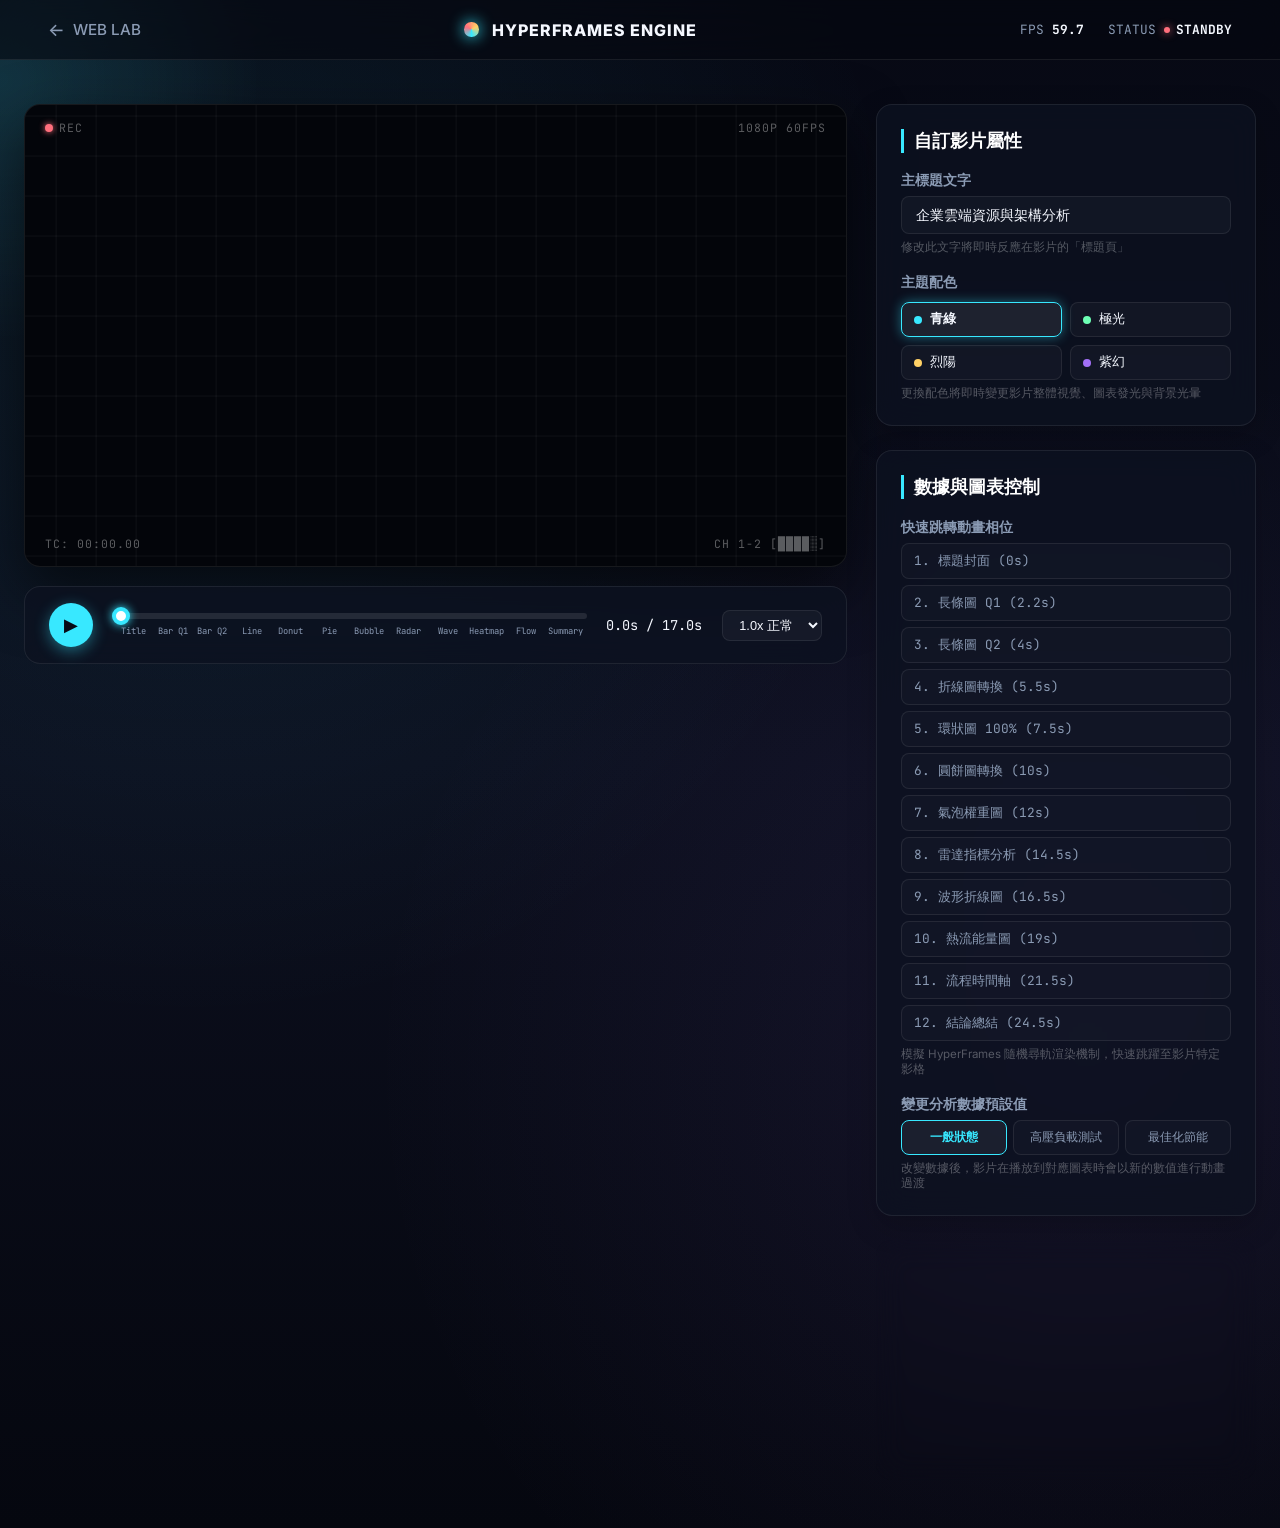
==== hyperframes/index.html @ 16b2952d "feat(hyperframes): refine waveform-to-sankey transition and fix pie chart drift" ====
<!DOCTYPE html>
<html lang="zh-Hant">
<head>
  <meta charset="UTF-8">
  <meta name="viewport" content="width=device-width, initial-scale=1.0">
  <title>HyperFrames 數據影片引擎 | Web 能力展覽館</title>
  <link rel="stylesheet" href="styles.css?v=20260622">
  <link href="https://fonts.googleapis.com/css2?family=Inter:wght@400;500;600;700;800&family=JetBrains+Mono:wght@400;700&display=swap" rel="stylesheet">
</head>
<body class="theme-cyan">
  <!-- 背景發光特效 -->
  <div class="cursor-light" aria-hidden="true"></div>

  <!-- 頂部導覽列 -->
  <header class="site-header">
    <a class="back-link" href="../" aria-label="返回 Web 能力展覽館">
      <span class="back-arrow">←</span>
      <span class="back-text">WEB LAB</span>
    </a>
    <div class="brand">
      <span class="brand-mark"></span>
      <span>HYPERFRAMES ENGINE</span>
    </div>
    <div class="telemetry">
      <span>FPS <b id="fps-counter">60.0</b></span>
      <span>STATUS <b class="status-indicator">STANDBY</b></span>
    </div>
  </header>

  <!-- 主區塊格行 -->
  <main class="engine-layout">
    <!-- 左側：影片播放器舞台 -->
    <section class="player-stage">
      <div class="player-frame">
        <!-- 模擬相機邊框與畫面標記 -->
        <div class="camera-ui overlay-top-left">REC</div>
        <div class="camera-ui overlay-top-right">1080P 60FPS</div>
        <div class="camera-ui overlay-bottom-left">TC: <span id="timecode-display">00:00.00</span></div>
        <div class="camera-ui overlay-bottom-right">CH 1-2 [████░]</div>

        <!-- 影片渲染舞台 (16:9 比例) -->
        <div class="stage-viewport" id="video-stage">
          <!-- 掃描格線背景 -->
          <div class="grid-bg"></div>

          <!-- 幻燈片/卡片元件 1: 標題頁 (0s - 2s) -->
          <div class="stage-slide active" id="slide-title" data-start="0" data-duration="2">
            <div class="title-slide-content">
              <span class="slide-tag">PROJECT BRIEFING</span>
              <h1 class="video-title" id="stage-main-title">企業雲端資源與架構分析</h1>
              <p class="slide-desc">Data Impact & System Transitions</p>
              <div class="decor-line"></div>
            </div>
          </div>

          <!-- 幻燈片/卡片元件 2: 數據圖表頁 (2s - 14s) -->
          <div class="stage-slide" id="slide-charts" data-start="2" data-duration="12">
            <!-- 頂部浮動標題 -->
            <div class="chart-header">
              <span class="chart-subtitle" id="stage-chart-subtitle">系統資源使用率分析</span>
              <h2 class="chart-title" id="stage-chart-title">動態圖表相位轉換</h2>
            </div>

            <!-- SVG 圖表舞台 -->
            <div class="chart-container">
              <svg id="chart-svg" viewBox="0 0 800 450" xmlns="http://www.w3.org/2000/svg">
                <!-- 漸變與發光濾鏡 -->
                <defs>
                  <linearGradient id="primary-grad" x1="0%" y1="100%" x2="0%" y2="0%">
                    <stop offset="0%" stop-color="var(--theme-primary)" stop-opacity="0.05" />
                    <stop offset="100%" stop-color="var(--theme-primary)" stop-opacity="0.6" />
                  </linearGradient>
                  <linearGradient id="secondary-grad" x1="0%" y1="100%" x2="0%" y2="0%">
                    <stop offset="0%" stop-color="var(--theme-secondary)" stop-opacity="0.05" />
                    <stop offset="100%" stop-color="var(--theme-secondary)" stop-opacity="0.6" />
                  </linearGradient>
                  <filter id="glow-effect" x="-20%" y="-20%" width="140%" height="140%">
                    <feGaussianBlur stdDeviation="6" result="blur" />
                    <feComposite in="SourceGraphic" in2="blur" operator="over" />
                  </filter>
                </defs>

                <!-- 背景格線與標籤 -->
                <g class="chart-grid">
                  <!-- Y 軸參考線 -->
                  <line x1="100" y1="50" x2="700" y2="50" stroke="var(--grid-line)" stroke-dasharray="4" />
                  <line x1="100" y1="130" x2="700" y2="130" stroke="var(--grid-line)" stroke-dasharray="4" />
                  <line x1="100" y1="210" x2="700" y2="210" stroke="var(--grid-line)" stroke-dasharray="4" />
                  <line x1="100" y1="290" x2="700" y2="290" stroke="var(--grid-line)" stroke-dasharray="4" />
                  <line x1="100" y1="370" x2="700" y2="370" stroke="var(--grid-line)" />

                  <!-- Y 軸標籤 -->
                  <text x="80" y="55" fill="var(--muted)" font-size="12" text-anchor="end" font-family="JetBrains Mono">100%</text>
                  <text x="80" y="135" fill="var(--muted)" font-size="12" text-anchor="end" font-family="JetBrains Mono">75%</text>
                  <text x="80" y="215" fill="var(--muted)" font-size="12" text-anchor="end" font-family="JetBrains Mono">50%</text>
                  <text x="80" y="295" fill="var(--muted)" font-size="12" text-anchor="end" font-family="JetBrains Mono">25%</text>
                  <text x="80" y="375" fill="var(--muted)" font-size="12" text-anchor="end" font-family="JetBrains Mono">0%</text>
                </g>

                <!-- X 軸標籤群組 -->
                <g id="x-axis-labels" fill="var(--muted)" font-size="12" font-family="JetBrains Mono" text-anchor="middle">
                  <text x="180" y="405">CPU</text>
                  <text x="300" y="405">Memory</text>
                  <text x="420" y="405">Storage</text>
                  <text x="540" y="405">Network</text>
                  <text x="660" y="405">GPU</text>
                </g>

                <!-- 1. 長條圖 (Bar Chart) 元件群組 -->
                <g id="bar-chart-group" filter="url(#glow-effect)">
                  <rect class="bar-rect" x="155" y="370" width="50" height="0" fill="url(#primary-grad)" rx="4" />
                  <rect class="bar-rect" x="275" y="370" width="50" height="0" fill="url(#primary-grad)" rx="4" />
                  <rect class="bar-rect" x="395" y="370" width="50" height="0" fill="url(#primary-grad)" rx="4" />
                  <rect class="bar-rect" x="515" y="370" width="50" height="0" fill="url(#primary-grad)" rx="4" />
                  <rect class="bar-rect" x="635" y="370" width="50" height="0" fill="url(#primary-grad)" rx="4" />
                </g>

                <!-- 2. 折線圖 (Line Chart) 元件群組 (路徑與點) -->
                <g id="line-chart-group">
                  <path id="line-path" fill="none" stroke="var(--theme-primary)" stroke-width="5" filter="url(#glow-effect)" stroke-linecap="round" stroke-linejoin="round" />
                  <g id="line-points" filter="url(#glow-effect)"></g>
                </g>

                <!-- 3. 圓餅/環狀圖 (Donut Chart) 元件群組 -->
                <g id="donut-chart-group" transform="translate(400, 210)" style="opacity: 0;">
                  <!-- 外圈環形軌道 -->
                  <circle cx="0" cy="0" r="120" fill="none" stroke="var(--grid-line)" stroke-width="24" />
                  <!-- 環狀數據段 (Donut segments) -->
                  <circle id="donut-seg-1" cx="0" cy="0" r="120" fill="none" stroke="var(--theme-primary)" stroke-width="26" filter="url(#glow-effect)" transform="rotate(-90)" stroke-dasharray="753.98" stroke-dashoffset="753.98" stroke-linecap="round" />
                  <circle id="donut-seg-2" cx="0" cy="0" r="120" fill="none" stroke="var(--theme-secondary)" stroke-width="26" filter="url(#glow-effect)" transform="rotate(-90)" stroke-dasharray="753.98" stroke-dashoffset="753.98" stroke-linecap="round" />
                  <circle id="donut-seg-3" cx="0" cy="0" r="120" fill="none" stroke="var(--theme-accent)" stroke-width="26" filter="url(#glow-effect)" transform="rotate(-90)" stroke-dasharray="753.98" stroke-dashoffset="753.98" stroke-linecap="round" />
                  <circle id="donut-seg-4" cx="0" cy="0" r="120" fill="none" stroke="rgba(163, 112, 247, 1)" stroke-width="26" filter="url(#glow-effect)" transform="rotate(-90)" stroke-dasharray="753.98" stroke-dashoffset="753.98" stroke-linecap="round" />
                  <circle id="donut-center-glow" cx="0" cy="0" r="90" fill="rgba(56, 232, 255, 0.03)" filter="url(#glow-effect)" />
                  <!-- 中心文字 -->
                  <text id="donut-label-value" cx="0" cy="-10" fill="var(--ink)" font-size="36" font-weight="800" text-anchor="middle" font-family="JetBrains Mono">88%</text>
                  <text id="donut-label-title" cx="0" cy="25" fill="var(--muted)" font-size="12" font-weight="600" text-anchor="middle" letter-spacing="1">AVG LOAD</text>
                </g>

                <!-- 4. 雷達圖 (Radar Chart) 元件群組 -->
                <g id="radar-chart-group" transform="translate(400, 210)" style="opacity: 0;">
                  <!-- 雷達背景多邊形 -->
                  <polygon points="0,-140 133,-43 82,113 -82,113 -133,-43" fill="none" stroke="var(--grid-line)" stroke-width="1.5" />
                  <polygon points="0,-105 100,-32 62,85 -62,85 -100,-32" fill="none" stroke="var(--grid-line)" stroke-dasharray="4" />
                  <polygon points="0,-70 67,-22 41,57 -41,57 -67,-22" fill="none" stroke="var(--grid-line)" stroke-width="1" />
                  <polygon points="0,-35 33,-11 21,28 -21,28 -33,-11" fill="none" stroke="var(--grid-line)" stroke-dasharray="2" />
                  <!-- 網格軸線 -->
                  <line x1="0" y1="0" x2="0" y2="-140" stroke="var(--grid-line)" />
                  <line x1="0" y1="0" x2="133" y2="-43" stroke="var(--grid-line)" />
                  <line x1="0" y1="0" x2="82" y2="113" stroke="var(--grid-line)" />
                  <line x1="0" y1="0" x2="-82" y2="113" stroke="var(--grid-line)" />
                  <line x1="0" y1="0" x2="-133" y2="-43" stroke="var(--grid-line)" />
                  <!-- 雷達軸標籤 -->
                  <text x="0" y="-150" fill="var(--muted)" font-size="11" text-anchor="middle" font-family="JetBrains Mono">EFFICIENCY</text>
                  <text x="145" y="-38" fill="var(--muted)" font-size="11" text-anchor="start" font-family="JetBrains Mono">SPEED</text>
                  <text x="92" y="130" fill="var(--muted)" font-size="11" text-anchor="start" font-family="JetBrains Mono">STABILITY</text>
                  <text x="-92" y="130" fill="var(--muted)" font-size="11" text-anchor="end" font-family="JetBrains Mono">COST</text>
                  <text x="-145" y="-38" fill="var(--muted)" font-size="11" text-anchor="end" font-family="JetBrains Mono">SECURITY</text>
                  <!-- 數據多邊形 -->
                  <polygon id="radar-polygon" points="0,0 0,0 0,0 0,0 0,0" fill="rgba(56, 232, 255, 0.22)" stroke="var(--theme-primary)" stroke-width="3" filter="url(#glow-effect)" />
                  <g id="radar-dots" filter="url(#glow-effect)"></g>
                </g>

                <!-- 5. 圓餅圖 (Pie Chart) 元件群組 -->
                <g id="pie-chart-group" transform="translate(400, 210)" style="opacity: 0;">
                  <circle cx="0" cy="0" r="120" fill="none" stroke="var(--grid-line)" stroke-width="2" />
                  <circle id="pie-seg-1" cx="0" cy="0" r="60" fill="none" stroke="var(--theme-primary)" stroke-width="120" filter="url(#glow-effect)" transform="rotate(-90)" stroke-dasharray="376.99" stroke-dashoffset="376.99" />
                  <circle id="pie-seg-2" cx="0" cy="0" r="60" fill="none" stroke="var(--theme-secondary)" stroke-width="120" filter="url(#glow-effect)" transform="rotate(-90)" stroke-dasharray="376.99" stroke-dashoffset="376.99" />
                  <circle id="pie-seg-3" cx="0" cy="0" r="60" fill="none" stroke="var(--theme-accent)" stroke-width="120" filter="url(#glow-effect)" transform="rotate(-90)" stroke-dasharray="376.99" stroke-dashoffset="376.99" />
                  <circle id="pie-seg-4" cx="0" cy="0" r="60" fill="none" stroke="rgba(163, 112, 247, 0.85)" stroke-width="120" filter="url(#glow-effect)" transform="rotate(-90)" stroke-dasharray="376.99" stroke-dashoffset="376.99" />
                  <g id="pie-labels" font-family="JetBrains Mono" font-size="11" font-weight="700" fill="#fff" text-anchor="middle">
                    <text x="45" y="-45">40%</text>
                    <text x="45" y="55">30%</text>
                    <text x="-55" y="55">20%</text>
                    <text x="-45" y="-45">10%</text>
                  </g>
                </g>

                <!-- 6. 氣泡權重圖 (Bubble Weight Chart) 元件群組 -->
                <g id="bubble-chart-group" style="opacity: 0;">
                  <circle id="bubble-1" cx="240" cy="220" r="45" fill="rgba(56, 232, 255, 0.15)" stroke="var(--theme-primary)" stroke-width="2.5" filter="url(#glow-effect)" />
                  <circle id="bubble-2" cx="370" cy="150" r="38" fill="rgba(109, 255, 180, 0.15)" stroke="var(--theme-secondary)" stroke-width="2.5" filter="url(#glow-effect)" />
                  <circle id="bubble-3" cx="360" cy="290" r="30" fill="rgba(255, 209, 102, 0.15)" stroke="var(--theme-accent)" stroke-width="2.5" filter="url(#glow-effect)" />
                  <circle id="bubble-4" cx="490" cy="270" r="30" fill="rgba(255, 111, 125, 0.15)" stroke="#ff6f7d" stroke-width="2.5" filter="url(#glow-effect)" />
                  <circle id="bubble-5" cx="540" cy="160" r="24" fill="rgba(163, 112, 247, 0.15)" stroke="#a370f7" stroke-width="2.5" filter="url(#glow-effect)" />
                  <g font-family="JetBrains Mono" font-size="10" font-weight="700" fill="var(--ink)" text-anchor="middle">
                    <text x="240" y="215">CPU<tspan x="240" dy="13" fill="var(--theme-primary)">35%</tspan></text>
                    <text x="370" y="145">MEM<tspan x="370" dy="13" fill="var(--theme-secondary)">30%</tspan></text>
                    <text x="360" y="285">STOR<tspan x="360" dy="13" fill="var(--theme-accent)">15%</tspan></text>
                    <text x="490" y="265">NET<tspan x="490" dy="13" fill="#ff6f7d">12%</tspan></text>
                    <text x="540" y="155">GPU<tspan x="540" dy="13" fill="#a370f7">8%</tspan></text>
                  </g>
                </g>

                <!-- 7. 波形折線與桑基熱流圖 (Waveform & Sankey Chart) 元件群組 -->
                <g id="waveform-chart-group" style="opacity: 0;">
                  <!-- 左右垂直發光邊界線，完美對接波形折線與桑基熱流圖 -->
                  <line id="sankey-left-bar" x1="100" y1="100" x2="100" y2="320" stroke="var(--theme-primary)" stroke-width="3" filter="url(#glow-effect)" stroke-linecap="round" style="opacity: 0;" />
                  <line id="sankey-right-bar" x1="700" y1="100" x2="700" y2="320" stroke="var(--theme-primary)" stroke-width="3" filter="url(#glow-effect)" stroke-linecap="round" style="opacity: 0;" />

                  <path id="wave-path-1" fill="none" stroke="var(--theme-primary)" stroke-width="3" filter="url(#glow-effect)" stroke-linecap="round" />
                  <path id="wave-path-2" fill="none" stroke="var(--theme-secondary)" stroke-width="2.5" filter="url(#glow-effect)" stroke-linecap="round" />
                  <path id="wave-path-3" fill="none" stroke="var(--theme-accent)" stroke-width="2" filter="url(#glow-effect)" stroke-linecap="round" />
                  <line id="waveform-center-line" x1="100" y1="210" x2="700" y2="210" stroke="var(--grid-line)" />
                </g>

                <!-- 9. 流程時間軸 (Flowchart Timeline Chart) 元件群組 -->
                <g id="flowchart-chart-group" style="opacity: 0;">
                  <!-- 連接線 -->
                  <path id="flow-line-1" d="M 230,210 L 310,210" stroke="var(--grid-line)" stroke-width="4" stroke-linecap="round" />
                  <path id="flow-line-2" d="M 370,210 L 450,210" stroke="var(--grid-line)" stroke-width="4" stroke-linecap="round" />
                  <path id="flow-line-3" d="M 510,210 L 590,210" stroke="var(--grid-line)" stroke-width="4" stroke-linecap="round" />
                  <!-- 流動光點 -->
                  <circle id="flow-dot-1" cx="230" cy="210" r="4" fill="var(--theme-primary)" filter="url(#glow-effect)" style="opacity: 0;" />
                  <circle id="flow-dot-2" cx="370" cy="210" r="4" fill="var(--theme-secondary)" filter="url(#glow-effect)" style="opacity: 0;" />
                  <circle id="flow-dot-3" cx="510" cy="210" r="4" fill="var(--theme-accent)" filter="url(#glow-effect)" style="opacity: 0;" />
                  <!-- 流程節點 -->
                  <g class="flow-node" id="flow-node-1" transform="translate(200, 210)">
                    <circle cx="0" cy="0" r="26" fill="var(--panel-bg)" stroke="var(--theme-primary)" stroke-width="3" filter="url(#glow-effect)" />
                    <text x="0" y="5" font-family="JetBrains Mono" font-size="12" font-weight="700" fill="var(--theme-primary)" text-anchor="middle">01</text>
                    <text x="0" y="45" font-size="11" font-weight="600" fill="var(--muted)" text-anchor="middle">Data Ingest</text>
                  </g>
                  <g class="flow-node" id="flow-node-2" transform="translate(340, 210)">
                    <circle cx="0" cy="0" r="26" fill="var(--panel-bg)" stroke="var(--theme-secondary)" stroke-width="3" filter="url(#glow-effect)" />
                    <text x="0" y="5" font-family="JetBrains Mono" font-size="12" font-weight="700" fill="var(--theme-secondary)" text-anchor="middle">02</text>
                    <text x="0" y="45" font-size="11" font-weight="600" fill="var(--muted)" text-anchor="middle">Model Filter</text>
                  </g>
                  <g class="flow-node" id="flow-node-3" transform="translate(480, 210)">
                    <circle cx="0" cy="0" r="26" fill="var(--panel-bg)" stroke="var(--theme-accent)" stroke-width="3" filter="url(#glow-effect)" />
                    <text x="0" y="5" font-family="JetBrains Mono" font-size="12" font-weight="700" fill="var(--theme-accent)" text-anchor="middle">03</text>
                    <text x="0" y="45" font-size="11" font-weight="600" fill="var(--muted)" text-anchor="middle">Process CPU</text>
                  </g>
                  <g class="flow-node" id="flow-node-4" transform="translate(620, 210)">
                    <circle cx="0" cy="0" r="26" fill="var(--panel-bg)" stroke="rgba(163, 112, 247, 1)" stroke-width="3" filter="url(#glow-effect)" />
                    <text x="0" y="5" font-family="JetBrains Mono" font-size="12" font-weight="700" fill="rgba(163, 112, 247, 1)" text-anchor="middle">04</text>
                    <text x="0" y="45" font-size="11" font-weight="600" fill="var(--muted)" text-anchor="middle">Vault Store</text>
                  </g>
                </g>
              </svg>
            </div>
          </div>

          <!-- 幻燈片/卡片元件 3: 結論總結頁 (24.5s - 27.5s) -->
          <div class="stage-slide" id="slide-summary" data-start="24.5" data-duration="3">
            <div class="summary-slide-content">
              <span class="slide-tag">ANALYSIS COMPLETE</span>
              <h2 class="summary-headline">系統效能已最佳化</h2>
              <div class="summary-grid">
                <div class="summary-metric">
                  <span class="metric-val text-grow" id="metric-val-1">0%</span>
                  <span class="metric-lbl">資源效率提升</span>
                </div>
                <div class="summary-metric">
                  <span class="metric-val text-grow" id="metric-val-2">0%</span>
                  <span class="metric-lbl">伺服器成本降低</span>
                </div>
                <div class="summary-metric">
                  <span class="metric-val text-grow" id="metric-val-3">0ms</span>
                  <span class="metric-lbl">平均回應延遲</span>
                </div>
              </div>
              <div class="summary-footer">報告產出時間: 2026-06-22</div>
            </div>
          </div>
        </div>
      </div>

      <!-- 時間軸播放控制條 -->
      <div class="player-controls">
        <div class="btn-group">
          <button class="ctrl-btn" id="play-pause-btn" type="button" aria-label="播放影片">▶</button>
        </div>
        <div class="timeline-container">
          <input type="range" class="timeline-scrubber" id="timeline-scrubber" min="0" max="100" value="0" step="0.05">
          <!-- 時間刻度輔助線 -->
          <div class="timeline-ticks">
            <span>Title</span>
            <span>Bar Q1</span>
            <span>Bar Q2</span>
            <span>Line</span>
            <span>Donut</span>
            <span>Pie</span>
            <span>Bubble</span>
            <span>Radar</span>
            <span>Wave</span>
            <span>Heatmap</span>
            <span>Flow</span>
            <span>Summary</span>
          </div>
        </div>
        <div class="telemetry-compact">
          <span class="time-display" id="time-display">0.0s / 17.0s</span>
          <select id="speed-select" class="speed-select" aria-label="播放速度">
            <option value="0.5">0.5x 慢速</option>
            <option value="1" selected>1.0x 正常</option>
            <option value="2">2.0x 快速</option>
          </select>
        </div>
      </div>
    </section>

    <!-- 右側：影片編輯與自訂控制面板 -->
    <aside class="editor-sidebar">
      <div class="sidebar-section glass-panel">
        <h3 class="panel-section-title">自訂影片屬性</h3>
        
        <div class="control-group">
          <label for="input-main-title" class="control-label">主標題文字</label>
          <input type="text" id="input-main-title" class="form-input" value="企業雲端資源與架構分析" placeholder="修改影片首頁主標題...">
          <small class="helper-text">修改此文字將即時反應在影片的「標題頁」</small>
        </div>

        <div class="control-group">
          <label class="control-label">主題配色</label>
          <div class="color-presets">
            <button class="color-preset-btn is-active theme-cyan-btn" data-theme="cyan" type="button" title="霓虹青">
              <span class="color-dot" style="background-color: #38e8ff;"></span> 青綠
            </button>
            <button class="color-preset-btn theme-emerald-btn" data-theme="emerald" type="button" title="極光綠">
              <span class="color-dot" style="background-color: #6dffb4;"></span> 極光
            </button>
            <button class="color-preset-btn theme-solar-btn" data-theme="solar" type="button" title="烈陽金">
              <span class="color-dot" style="background-color: #ffd166;"></span> 烈陽
            </button>
            <button class="color-preset-btn theme-violet-btn" data-theme="violet" type="button" title="皇家紫">
              <span class="color-dot" style="background-color: #a370f7;"></span> 紫幻
            </button>
          </div>
          <small class="helper-text">更換配色將即時變更影片整體視覺、圖表發光與背景光暈</small>
        </div>
      </div>

      <div class="sidebar-section glass-panel">
        <h3 class="panel-section-title">數據與圖表控制</h3>
        
        <div class="control-group">
          <label class="control-label">快速跳轉動畫相位</label>
          <div class="phase-jump-group">
            <button class="jump-btn" data-time="0" type="button">1. 標題封面 (0s)</button>
            <button class="jump-btn" data-time="2.2" type="button">2. 長條圖 Q1 (2.2s)</button>
            <button class="jump-btn" data-time="4.0" type="button">3. 長條圖 Q2 (4s)</button>
            <button class="jump-btn" data-time="5.5" type="button">4. 折線圖轉換 (5.5s)</button>
            <button class="jump-btn" data-time="7.5" type="button">5. 環狀圖 100% (7.5s)</button>
            <button class="jump-btn" data-time="10.0" type="button">6. 圓餅圖轉換 (10s)</button>
            <button class="jump-btn" data-time="12.0" type="button">7. 氣泡權重圖 (12s)</button>
            <button class="jump-btn" data-time="14.5" type="button">8. 雷達指標分析 (14.5s)</button>
            <button class="jump-btn" data-time="16.5" type="button">9. 波形折線圖 (16.5s)</button>
            <button class="jump-btn" data-time="19.0" type="button">10. 熱流能量圖 (19s)</button>
            <button class="jump-btn" data-time="21.5" type="button">11. 流程時間軸 (21.5s)</button>
            <button class="jump-btn" data-time="24.5" type="button">12. 結論總結 (24.5s)</button>
          </div>
          <small class="helper-text">模擬 HyperFrames 隨機尋軌渲染機制，快速跳躍至影片特定影格</small>
        </div>

        <div class="control-group">
          <label class="control-label">變更分析數據預設值</label>
          <div class="data-preset-selector">
            <button class="preset-data-btn is-active" data-preset="normal" type="button">一般狀態</button>
            <button class="preset-data-btn" data-preset="stress" type="button">高壓負載測試</button>
            <button class="preset-data-btn" data-preset="optimized" type="button">最佳化節能</button>
          </div>
          <small class="helper-text">改變數據後，影片在播放到對應圖表時會以新的數值進行動畫過渡</small>
        </div>
      </div>

      <!-- 技術解說 -->
      <div class="sidebar-section glass-panel info-panel">
        <h4 class="info-title">HyperFrames 技術原理解析</h4>
        <p class="info-desc">
          <b>HyperFrames</b> 將「影片視為代碼 (Video as Code)」。
          在這個展示中，我們並非在使用傳統的預錄 MP4 影片，而是透過 <b>GSAP 動畫引擎</b> 去驅動一個實時的 HTML / SVG 舞台。
        </p>
        <p class="info-desc">
          當拖動下方的 <b>時間軸拉條</b> 時，JavaScript 會精準調用 <code>timeline.seek()</code>。這正是 HeyGen 用於雲端渲染的關鍵機制——只要網頁在特定的時間點上能產生完全一致的畫面（Deterministic Rendering），就能利用 Headless Chrome 進行無痛截影，最後交由 FFmpeg 壓製成高品質影片。
        </p>
      </div>
    </aside>
  </main>

  <!-- 導入 GSAP 與核心邏輯 -->
  <script src="https://cdnjs.cloudflare.com/ajax/libs/gsap/3.12.5/gsap.min.js"></script>
  <script src="app.js?v=20260622"></script>
</body>
</html>
---- hyperframes/styles.css ----
/* --- 基礎變數與排版 --- */
:root {
  --bg-color: #070913;
  --panel-bg: rgba(12, 18, 33, 0.75);
  --panel-border: rgba(255, 255, 255, 0.08);
  --ink: #f5f8ff;
  --muted: #8b9bb4;
  --grid-line: rgba(255, 255, 255, 0.05);
  
  /* 配色主題變數 - 由 JavaScript 動態切換 class 控制 */
  --theme-primary: #38e8ff;
  --theme-secondary: #ff6f7d;
  --theme-accent: #ffd166;
  --theme-primary-glow: rgba(56, 232, 255, 0.4);
}

/* 霓虹青主題 */
body.theme-cyan {
  --theme-primary: #38e8ff;
  --theme-secondary: #ff6f7d;
  --theme-accent: #ffd166;
  --theme-primary-glow: rgba(56, 232, 255, 0.42);
}

/* 極光綠主題 */
body.theme-emerald {
  --theme-primary: #6dffb4;
  --theme-secondary: #38e8ff;
  --theme-accent: #ffd166;
  --theme-primary-glow: rgba(109, 255, 180, 0.42);
}

/* 烈陽金主題 */
body.theme-solar {
  --theme-primary: #ffd166;
  --theme-secondary: #ff6f7d;
  --theme-accent: #6dffb4;
  --theme-primary-glow: rgba(255, 209, 102, 0.42);
}

/* 紫幻色主題 */
body.theme-violet {
  --theme-primary: #a370f7;
  --theme-secondary: #38e8ff;
  --theme-accent: #ff6f7d;
  --theme-primary-glow: rgba(163, 112, 247, 0.42);
}

* {
  box-sizing: border-box;
  margin: 0;
  padding: 0;
}

body {
  background-color: var(--bg-color);
  background-image: 
    radial-gradient(circle at 15% 20%, rgba(56, 232, 255, 0.08), transparent 45rem),
    radial-gradient(circle at 85% 70%, rgba(163, 112, 247, 0.08), transparent 45rem),
    linear-gradient(180deg, #070914 0%, #0c0f1e 50%, #05070f 100%);
  color: var(--ink);
  font-family: 'Inter', system-ui, -apple-system, sans-serif;
  min-height: 100vh;
  padding-top: 80px; /* 預留頂部選單高度 */
  overflow-x: hidden;
}

/* 網頁背景滑鼠光暈效能 */
.cursor-light {
  position: fixed;
  width: 35rem;
  height: 35rem;
  border-radius: 50%;
  pointer-events: none;
  z-index: 1;
  translate: -50% -50%;
  background: radial-gradient(circle, var(--theme-primary-glow), transparent 65%);
  mix-blend-mode: screen;
  opacity: 0.35;
  transition: background 0.5s ease;
}

/* --- Header 樣式 --- */
.site-header {
  position: fixed;
  top: 0;
  left: 0;
  right: 0;
  z-index: 100;
  display: flex;
  align-items: center;
  justify-content: space-between;
  padding: 1.2rem clamp(1rem, 4vw, 3rem);
  background: rgba(5, 7, 15, 0.6);
  backdrop-filter: blur(20px);
  border-bottom: 1px solid var(--panel-border);
}

.back-link {
  display: flex;
  align-items: center;
  gap: 0.5rem;
  color: var(--muted);
  text-decoration: none;
  font-weight: 500;
  font-size: 0.95rem;
  transition: all 0.2s ease;
}

.back-link:hover {
  color: var(--theme-primary);
  text-shadow: 0 0 10px var(--theme-primary-glow);
}

.back-arrow {
  font-size: 1.1rem;
  transition: transform 0.2s ease;
}

.back-link:hover .back-arrow {
  transform: translateX(-3px);
}

.brand {
  display: flex;
  align-items: center;
  gap: 0.8rem;
  font-weight: 800;
  letter-spacing: 1px;
}

.brand-mark {
  width: 0.9rem;
  height: 0.9rem;
  border-radius: 50%;
  background: conic-gradient(from 180deg, var(--theme-primary), var(--theme-secondary), var(--theme-accent), var(--theme-primary));
  box-shadow: 0 0 15px var(--theme-primary);
  animation: rotateMark 4s linear infinite;
}

@keyframes rotateMark {
  to { transform: rotate(360deg); }
}

.telemetry {
  display: flex;
  align-items: center;
  gap: 1.5rem;
  font-family: 'JetBrains Mono', monospace;
  font-size: 0.8rem;
  color: var(--muted);
}

.telemetry b {
  color: var(--ink);
}

.status-indicator {
  position: relative;
  padding-left: 12px;
}

.status-indicator::before {
  content: '';
  position: absolute;
  left: 0;
  top: 50%;
  transform: translateY(-50%);
  width: 6px;
  height: 6px;
  border-radius: 50%;
  background-color: #ff6f7d;
  box-shadow: 0 0 8px #ff6f7d;
}

body.playing .status-indicator::before {
  background-color: #6dffb4;
  box-shadow: 0 0 8px #6dffb4;
}

body.playing .status-indicator {
  content: 'RENDERING';
}

/* --- 主體網格佈局 --- */
.engine-layout {
  position: relative;
  z-index: 2;
  display: grid;
  grid-template-columns: 1fr 380px;
  gap: 1.8rem;
  max-width: 1400px;
  margin: 0 auto;
  padding: 1.5rem 1.5rem 3rem;
  align-items: start;
}

@media (max-width: 1100px) {
  .engine-layout {
    grid-template-columns: 1fr;
  }
}

/* --- 影片播放器主舞台 --- */
.player-stage {
  display: flex;
  flex-direction: column;
  gap: 1.2rem;
  width: 100%;
}

.player-frame {
  position: relative;
  width: 100%;
  aspect-ratio: 16 / 9;
  background-color: #03050a;
  border-radius: 16px;
  border: 1px solid var(--panel-border);
  box-shadow: 0 24px 60px rgba(0, 0, 0, 0.6);
  overflow: hidden;
}

/* 模擬相機/攝影機 UI */
.camera-ui {
  position: absolute;
  z-index: 10;
  font-family: 'JetBrains Mono', monospace;
  font-size: 0.72rem;
  color: rgba(255, 255, 255, 0.35);
  pointer-events: none;
  letter-spacing: 1px;
}

.overlay-top-left {
  top: 15px;
  left: 20px;
  display: flex;
  align-items: center;
  gap: 6px;
}

.overlay-top-left::before {
  content: '';
  display: inline-block;
  width: 8px;
  height: 8px;
  border-radius: 50%;
  background-color: #ff6f7d;
  box-shadow: 0 0 6px #ff6f7d;
  animation: blinkRed 1s infinite steps(2, start);
}

@keyframes blinkRed {
  to { opacity: 0; }
}

.overlay-top-right {
  top: 15px;
  right: 20px;
}

.overlay-bottom-left {
  bottom: 15px;
  left: 20px;
}

.overlay-bottom-right {
  bottom: 15px;
  right: 20px;
}

/* 播放舞台渲染視口 */
.stage-viewport {
  position: absolute;
  inset: 0;
  overflow: hidden;
  display: flex;
  align-items: center;
  justify-content: center;
}

/* 網格背景掃描效果 */
.grid-bg {
  position: absolute;
  inset: 0;
  background-image: 
    linear-gradient(to right, var(--grid-line) 1px, transparent 1px),
    linear-gradient(to bottom, var(--grid-line) 1px, transparent 1px);
  background-size: 40px 40px;
  background-position: center;
  pointer-events: none;
  z-index: 1;
}

.grid-bg::after {
  content: '';
  position: absolute;
  top: -100%;
  left: 0;
  right: 0;
  height: 20%;
  background: linear-gradient(to bottom, transparent, rgba(56, 232, 255, 0.05), transparent);
  animation: scanLine 8s linear infinite;
  pointer-events: none;
}

@keyframes scanLine {
  0% { top: -20%; }
  100% { top: 120%; }
}

/* --- 幻燈片/卡片元件過渡 --- */
.stage-slide {
  position: absolute;
  inset: 0;
  width: 100%;
  height: 100%;
  z-index: 2;
  opacity: 0;
  pointer-events: none;
  display: flex;
  align-items: center;
  justify-content: center;
}

.stage-slide.active {
  opacity: 1;
  pointer-events: auto;
}

/* Slide 1: 標題封面樣式 */
.title-slide-content {
  text-align: center;
  max-width: 80%;
}

.slide-tag {
  display: inline-block;
  font-family: 'JetBrains Mono', monospace;
  font-size: 0.8rem;
  color: var(--theme-primary);
  border: 1px solid var(--theme-primary);
  padding: 4px 10px;
  border-radius: 20px;
  letter-spacing: 2px;
  margin-bottom: 1.5rem;
  box-shadow: 0 0 10px rgba(56, 232, 255, 0.1);
  background: rgba(56, 232, 255, 0.03);
}

.video-title {
  font-size: 2.8rem;
  font-weight: 800;
  background: linear-gradient(135deg, #ffffff 30%, var(--theme-primary) 100%);
  -webkit-background-clip: text;
  -webkit-text-fill-color: transparent;
  margin-bottom: 0.8rem;
  line-height: 1.2;
}

.slide-desc {
  font-size: 1.1rem;
  color: var(--muted);
  font-weight: 500;
  margin-bottom: 2rem;
}

.decor-line {
  width: 60px;
  height: 3px;
  background: var(--theme-primary);
  margin: 0 auto;
  box-shadow: 0 0 10px var(--theme-primary);
}

/* Slide 2: 數據圖表頁樣式 */
.chart-header {
  position: absolute;
  top: 40px;
  left: 50px;
  right: 50px;
  display: flex;
  flex-direction: column;
  gap: 4px;
}

.chart-subtitle {
  font-family: 'JetBrains Mono', monospace;
  color: var(--theme-primary);
  font-size: 0.85rem;
  letter-spacing: 1.5px;
}

.chart-title {
  font-size: 1.6rem;
  font-weight: 800;
  color: #fff;
}

.chart-container {
  width: 100%;
  height: 100%;
  padding: 100px 50px 40px;
  display: flex;
  align-items: center;
  justify-content: center;
}

#chart-svg {
  width: 100%;
  height: 100%;
}

/* Slide 3: 結論總結頁樣式 */
.summary-slide-content {
  width: 80%;
  display: flex;
  flex-direction: column;
  align-items: center;
  gap: 1.5rem;
}

.summary-headline {
  font-size: 2.2rem;
  font-weight: 800;
  color: #fff;
  text-align: center;
}

.summary-grid {
  display: grid;
  grid-template-columns: repeat(3, 1fr);
  gap: 1.5rem;
  width: 100%;
  margin-top: 1rem;
}

.summary-metric {
  background: rgba(255, 255, 255, 0.02);
  border: 1px solid var(--panel-border);
  border-radius: 12px;
  padding: 1.5rem 1rem;
  text-align: center;
  display: flex;
  flex-direction: column;
  gap: 8px;
  backdrop-filter: blur(5px);
  transition: border-color 0.3s ease;
}

.summary-metric:hover {
  border-color: var(--theme-primary);
}

.metric-val {
  font-family: 'JetBrains Mono', monospace;
  font-size: 2.2rem;
  font-weight: 800;
  color: var(--theme-primary);
  text-shadow: 0 0 15px var(--theme-primary-glow);
}

.metric-lbl {
  font-size: 0.85rem;
  color: var(--muted);
  font-weight: 500;
}

.summary-footer {
  font-family: 'JetBrains Mono', monospace;
  font-size: 0.75rem;
  color: rgba(255, 255, 255, 0.2);
  margin-top: 1.5rem;
}

/* --- 影片播放控制條 --- */
.player-controls {
  display: flex;
  align-items: center;
  gap: 1.2rem;
  background: var(--panel-bg);
  border: 1px solid var(--panel-border);
  border-radius: 16px;
  padding: 1rem 1.5rem;
  backdrop-filter: blur(15px);
}

@media (max-width: 768px) {
  .player-controls {
    flex-direction: column;
    align-items: stretch;
    gap: 1rem;
  }
}

.ctrl-btn {
  background: var(--theme-primary);
  color: #070914;
  border: none;
  width: 44px;
  height: 44px;
  border-radius: 50%;
  font-size: 1.1rem;
  cursor: pointer;
  display: flex;
  align-items: center;
  justify-content: center;
  transition: all 0.2s cubic-bezier(0.4, 0, 0.2, 1);
  box-shadow: 0 4px 15px var(--theme-primary-glow);
}

.ctrl-btn:hover {
  transform: scale(1.08);
  box-shadow: 0 6px 20px var(--theme-primary);
}

.ctrl-btn:active {
  transform: scale(0.95);
}

.timeline-container {
  flex: 1;
  display: flex;
  flex-direction: column;
  gap: 6px;
}

.timeline-scrubber {
  -webkit-appearance: none;
  appearance: none;
  width: 100%;
  height: 6px;
  background: rgba(255, 255, 255, 0.1);
  border-radius: 10px;
  outline: none;
  cursor: pointer;
}

/* 滑桿軌道填充 */
.timeline-scrubber::-webkit-slider-runnable-track {
  width: 100%;
  height: 6px;
  border-radius: 10px;
}

/* 滑桿按鈕 (Thumb) */
.timeline-scrubber::-webkit-slider-thumb {
  -webkit-appearance: none;
  appearance: none;
  width: 18px;
  height: 18px;
  border-radius: 50%;
  background: #ffffff;
  border: 4px solid var(--theme-primary);
  margin-top: -6px;
  box-shadow: 0 0 10px var(--theme-primary);
  transition: transform 0.1s ease;
}

.timeline-scrubber::-webkit-slider-thumb:hover {
  transform: scale(1.2);
  background: var(--theme-primary);
  border-color: #ffffff;
}

.timeline-ticks {
  display: flex;
  justify-content: space-between;
  font-family: 'JetBrains Mono', monospace;
  font-size: 0.65rem;
  color: var(--muted);
  padding: 0 2px;
}

.timeline-ticks span {
  flex: 1;
  text-align: center;
  white-space: nowrap;
  overflow: hidden;
  text-overflow: ellipsis;
  cursor: pointer;
  transition: color 0.2s ease;
  font-size: 0.55rem;
  padding: 0 2px;
}

.timeline-ticks span:hover {
  color: var(--theme-primary);
}

.telemetry-compact {
  display: flex;
  align-items: center;
  gap: 1rem;
}

@media (max-width: 768px) {
  .telemetry-compact {
    justify-content: space-between;
  }
}

.time-display {
  font-family: 'JetBrains Mono', monospace;
  font-size: 0.85rem;
  color: var(--ink);
  min-width: 100px;
}

.speed-select {
  background: rgba(255, 255, 255, 0.04);
  border: 1px solid var(--panel-border);
  color: var(--ink);
  padding: 6px 12px;
  border-radius: 8px;
  outline: none;
  font-size: 0.8rem;
  cursor: pointer;
  transition: all 0.2s ease;
}

.speed-select:hover {
  border-color: var(--theme-primary);
  background: rgba(255, 255, 255, 0.08);
}

/* --- 右側控制面板 (Editor Panel) --- */
.editor-sidebar {
  display: flex;
  flex-direction: column;
  gap: 1.5rem;
}

.glass-panel {
  background: var(--panel-bg);
  border: 1px solid var(--panel-border);
  border-radius: 16px;
  padding: 1.5rem;
  backdrop-filter: blur(15px);
  box-shadow: 0 10px 30px rgba(0, 0, 0, 0.2);
}

.panel-section-title {
  font-size: 1.1rem;
  font-weight: 700;
  color: #fff;
  border-left: 3px solid var(--theme-primary);
  padding-left: 10px;
  margin-bottom: 1.2rem;
}

.control-group {
  margin-bottom: 1.2rem;
  display: flex;
  flex-direction: column;
  gap: 6px;
}

.control-group:last-child {
  margin-bottom: 0;
}

.control-label {
  font-size: 0.85rem;
  font-weight: 600;
  color: var(--muted);
}

.form-input {
  background: rgba(255, 255, 255, 0.03);
  border: 1px solid var(--panel-border);
  color: var(--ink);
  padding: 10px 14px;
  border-radius: 8px;
  font-size: 0.9rem;
  outline: none;
  transition: all 0.2s ease;
}

.form-input:focus {
  border-color: var(--theme-primary);
  background: rgba(255, 255, 255, 0.06);
  box-shadow: 0 0 10px rgba(56, 232, 255, 0.1);
}

.helper-text {
  font-size: 0.72rem;
  color: rgba(255, 255, 255, 0.3);
}

/* 顏色配色預設按鈕 */
.color-presets {
  display: grid;
  grid-template-columns: repeat(2, 1fr);
  gap: 8px;
  margin-top: 4px;
}

.color-preset-btn {
  background: rgba(255, 255, 255, 0.03);
  border: 1px solid var(--panel-border);
  color: var(--ink);
  padding: 8px 12px;
  border-radius: 8px;
  font-size: 0.8rem;
  font-weight: 500;
  cursor: pointer;
  display: flex;
  align-items: center;
  gap: 8px;
  transition: all 0.2s ease;
}

.color-dot {
  display: inline-block;
  width: 8px;
  height: 8px;
  border-radius: 50%;
}

.color-preset-btn:hover {
  background: rgba(255, 255, 255, 0.08);
  border-color: var(--theme-primary);
}

.color-preset-btn.is-active {
  background: rgba(255, 255, 255, 0.08);
  border-color: var(--theme-primary);
  box-shadow: 0 0 12px var(--theme-primary-glow);
  font-weight: 600;
}

/* 相位跳轉按鈕群組 */
.phase-jump-group {
  display: flex;
  flex-direction: column;
  gap: 6px;
}

.jump-btn {
  background: rgba(255, 255, 255, 0.02);
  border: 1px solid var(--panel-border);
  color: var(--muted);
  text-align: left;
  padding: 8px 12px;
  border-radius: 8px;
  font-size: 0.8rem;
  font-family: 'JetBrains Mono', monospace;
  cursor: pointer;
  transition: all 0.15s ease;
}

.jump-btn:hover {
  background: rgba(255, 255, 255, 0.06);
  border-color: var(--theme-primary);
  color: var(--ink);
}

.jump-btn.is-active {
  background: rgba(56, 232, 255, 0.05);
  border-color: var(--theme-primary);
  color: var(--theme-primary);
  font-weight: 600;
}

/* 數據預設選項 */
.data-preset-selector {
  display: grid;
  grid-template-columns: repeat(3, 1fr);
  gap: 6px;
}

.preset-data-btn {
  background: rgba(255, 255, 255, 0.02);
  border: 1px solid var(--panel-border);
  color: var(--muted);
  padding: 8px 4px;
  border-radius: 8px;
  font-size: 0.78rem;
  font-weight: 500;
  cursor: pointer;
  transition: all 0.2s ease;
  text-align: center;
}

.preset-data-btn:hover {
  background: rgba(255, 255, 255, 0.06);
  color: var(--ink);
}

.preset-data-btn.is-active {
  background: rgba(255, 255, 255, 0.06);
  border-color: var(--theme-primary);
  color: var(--theme-primary);
  font-weight: 600;
}

/* 說明小卡 */
.info-panel {
  border-color: rgba(56, 232, 255, 0.15);
  background: linear-gradient(135deg, rgba(12, 18, 33, 0.8) 0%, rgba(6, 12, 23, 0.95) 100%);
}

.info-title {
  font-size: 0.9rem;
  font-weight: 700;
  color: var(--theme-primary);
  margin-bottom: 0.8rem;
}

.info-desc {
  font-size: 0.76rem;
  line-height: 1.5;
  color: var(--muted);
  margin-bottom: 0.8rem;
}

.info-desc b {
  color: var(--ink);
}

.info-desc code {
  font-family: 'JetBrains Mono', monospace;
  background: rgba(255, 255, 255, 0.05);
  padding: 2px 4px;
  border-radius: 4px;
  color: #fff;
}

.info-desc:last-child {
  margin-bottom: 0;
}

/* --- SVG 動畫節點動態樣式 --- */
.chart-grid text {
  pointer-events: none;
}

.bar-rect {
  transition: fill 0.3s ease;
}

#line-path {
  stroke-dasharray: 1000;
  stroke-dashoffset: 0;
}

.dot-node {
  cursor: pointer;
  transition: transform 0.2s cubic-bezier(0.4, 0, 0.2, 1);
}

.dot-node:hover {
  transform: scale(1.3);
}

/* 數字跳動動畫 */
@keyframes textPulse {
  0% { transform: scale(1); }
  50% { transform: scale(1.05); text-shadow: 0 0 15px var(--theme-primary); }
  100% { transform: scale(1); }
}

.pulsing-value {
  animation: textPulse 0.5s ease-out;
}

/* --- 新圖表元件定位與動畫樣式 --- */

#bubble-chart-group circle {
  transform-origin: center;
  transition: r 0.3s ease;
}

.heatmap-cell {
  transform-origin: center;
  transition: fill 0.3s ease;
}

.flow-node circle {
  transform-origin: center;
}

.flow-node {
  transform-origin: 0 0;
}
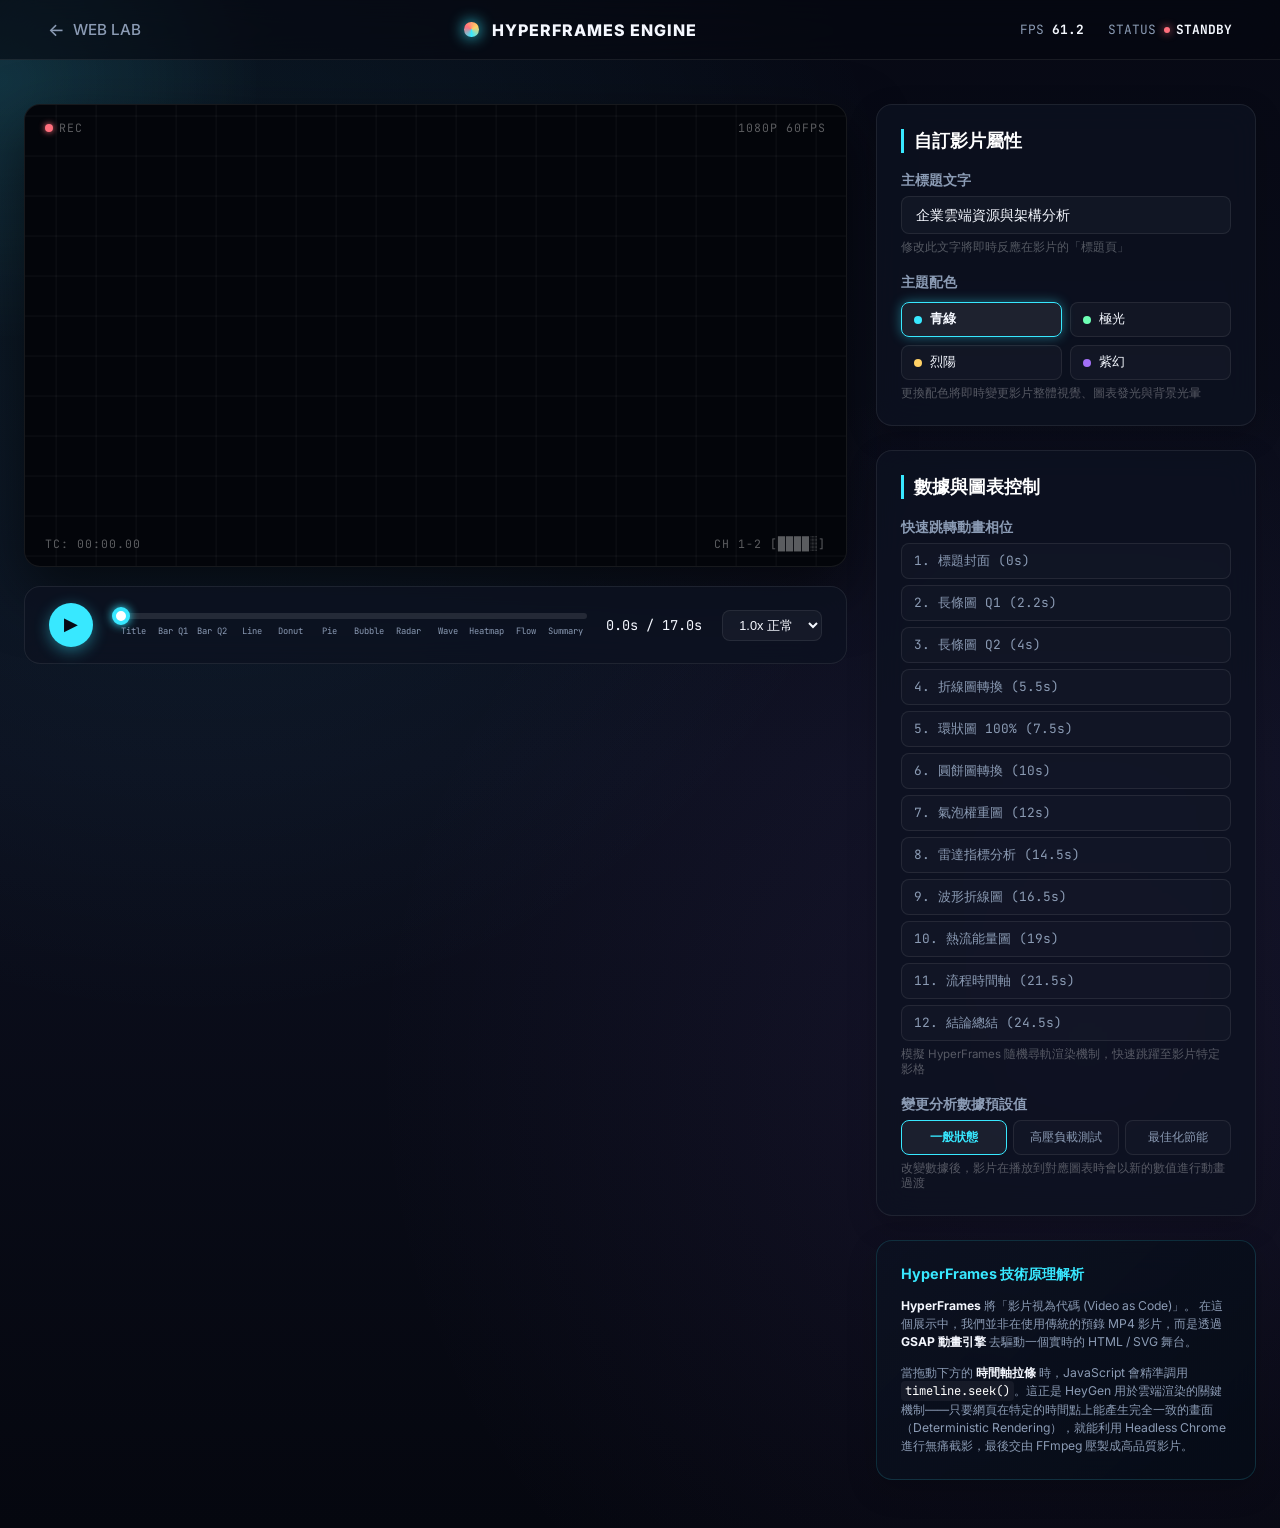
==== commit 6c16a730: "Improve HyperFrames chart animations" ====
--- a/hyperframes/index.html
+++ b/hyperframes/index.html
@@ -131,9 +131,13 @@
                   <circle id="donut-seg-3" cx="0" cy="0" r="120" fill="none" stroke="var(--theme-accent)" stroke-width="26" filter="url(#glow-effect)" transform="rotate(-90)" stroke-dasharray="753.98" stroke-dashoffset="753.98" stroke-linecap="round" />
                   <circle id="donut-seg-4" cx="0" cy="0" r="120" fill="none" stroke="rgba(163, 112, 247, 1)" stroke-width="26" filter="url(#glow-effect)" transform="rotate(-90)" stroke-dasharray="753.98" stroke-dashoffset="753.98" stroke-linecap="round" />
                   <circle id="donut-center-glow" cx="0" cy="0" r="90" fill="rgba(56, 232, 255, 0.03)" filter="url(#glow-effect)" />
-                  <!-- 中心文字 -->
-                  <text id="donut-label-value" cx="0" cy="-10" fill="var(--ink)" font-size="36" font-weight="800" text-anchor="middle" font-family="JetBrains Mono">88%</text>
-                  <text id="donut-label-title" cx="0" cy="25" fill="var(--muted)" font-size="12" font-weight="600" text-anchor="middle" letter-spacing="1">AVG LOAD</text>
+                  <!-- 中心數值 HUD -->
+                  <g id="donut-center-hud">
+                    <rect id="donut-value-card" x="-76" y="-42" width="152" height="84" rx="12" />
+                    <line class="donut-value-scan" x1="-54" y1="4" x2="54" y2="4" />
+                    <text id="donut-label-value" x="0" y="-13" fill="var(--ink)" font-size="44" font-weight="900" text-anchor="middle" font-family="JetBrains Mono">88%</text>
+                    <text id="donut-label-title" x="0" y="28" fill="var(--muted)" font-size="11" font-weight="700" text-anchor="middle" letter-spacing="1.4">AVG LOAD</text>
+                  </g>
                 </g>
 
                 <!-- 4. 雷達圖 (Radar Chart) 元件群組 -->
@@ -162,16 +166,20 @@
 
                 <!-- 5. 圓餅圖 (Pie Chart) 元件群組 -->
                 <g id="pie-chart-group" transform="translate(400, 210)" style="opacity: 0;">
-                  <circle cx="0" cy="0" r="120" fill="none" stroke="var(--grid-line)" stroke-width="2" />
-                  <circle id="pie-seg-1" cx="0" cy="0" r="60" fill="none" stroke="var(--theme-primary)" stroke-width="120" filter="url(#glow-effect)" transform="rotate(-90)" stroke-dasharray="376.99" stroke-dashoffset="376.99" />
-                  <circle id="pie-seg-2" cx="0" cy="0" r="60" fill="none" stroke="var(--theme-secondary)" stroke-width="120" filter="url(#glow-effect)" transform="rotate(-90)" stroke-dasharray="376.99" stroke-dashoffset="376.99" />
-                  <circle id="pie-seg-3" cx="0" cy="0" r="60" fill="none" stroke="var(--theme-accent)" stroke-width="120" filter="url(#glow-effect)" transform="rotate(-90)" stroke-dasharray="376.99" stroke-dashoffset="376.99" />
-                  <circle id="pie-seg-4" cx="0" cy="0" r="60" fill="none" stroke="rgba(163, 112, 247, 0.85)" stroke-width="120" filter="url(#glow-effect)" transform="rotate(-90)" stroke-dasharray="376.99" stroke-dashoffset="376.99" />
-                  <g id="pie-labels" font-family="JetBrains Mono" font-size="11" font-weight="700" fill="#fff" text-anchor="middle">
-                    <text x="45" y="-45">40%</text>
-                    <text x="45" y="55">30%</text>
-                    <text x="-55" y="55">20%</text>
-                    <text x="-45" y="-45">10%</text>
+                  <circle class="pie-orbit" cx="0" cy="0" r="128" />
+                  <circle class="pie-inner-glow" cx="0" cy="0" r="48" />
+                  <g id="pie-slices" filter="url(#glow-effect)">
+                    <path id="pie-slice-1" class="pie-slice" fill="var(--theme-primary)" />
+                    <path id="pie-slice-2" class="pie-slice" fill="var(--theme-secondary)" />
+                    <path id="pie-slice-3" class="pie-slice" fill="var(--theme-accent)" />
+                    <path id="pie-slice-4" class="pie-slice" fill="rgba(163, 112, 247, 0.9)" />
+                  </g>
+                  <circle class="pie-center-pin" cx="0" cy="0" r="5" />
+                  <g id="pie-labels" font-family="JetBrains Mono" font-size="11" font-weight="800" fill="#fff" text-anchor="middle">
+                    <text id="pie-label-1">40%</text>
+                    <text id="pie-label-2">30%</text>
+                    <text id="pie-label-3">20%</text>
+                    <text id="pie-label-4">10%</text>
                   </g>
                 </g>
 
@@ -200,6 +208,11 @@
                   <path id="wave-path-1" fill="none" stroke="var(--theme-primary)" stroke-width="3" filter="url(#glow-effect)" stroke-linecap="round" />
                   <path id="wave-path-2" fill="none" stroke="var(--theme-secondary)" stroke-width="2.5" filter="url(#glow-effect)" stroke-linecap="round" />
                   <path id="wave-path-3" fill="none" stroke="var(--theme-accent)" stroke-width="2" filter="url(#glow-effect)" stroke-linecap="round" />
+                  <g id="wave-sample-points" filter="url(#glow-effect)">
+                    <circle id="wave-sample-1" r="5" fill="var(--theme-primary)" />
+                    <circle id="wave-sample-2" r="4" fill="#ff6f7d" />
+                    <circle id="wave-sample-3" r="3.5" fill="var(--theme-accent)" />
+                  </g>
                   <line id="waveform-center-line" x1="100" y1="210" x2="700" y2="210" stroke="var(--grid-line)" />
                 </g>
 
--- a/hyperframes/styles.css
+++ b/hyperframes/styles.css
@@ -317,7 +317,7 @@
   height: 100%;
   z-index: 2;
   opacity: 0;
-  pointer-events: none;
+  pointer-events: auto; /* 允許滑鼠事件，由 GSAP 的 autoAlpha (visibility) 決定是否阻擋 */
   display: flex;
   align-items: center;
   justify-content: center;
@@ -845,13 +845,117 @@
   stroke-dashoffset: 0;
 }
 
+#donut-chart-group,
+#pie-chart-group,
+#pie-slices,
+#pie-labels {
+  transform-box: fill-box;
+  transform-origin: center;
+}
+
+#donut-center-glow {
+  transform-box: fill-box;
+  transform-origin: center;
+}
+
+#donut-center-hud {
+  transform-box: fill-box;
+  transform-origin: center;
+  pointer-events: none;
+}
+
+#donut-value-card {
+  fill: rgba(8, 17, 28, 0.72);
+  stroke: rgba(255, 255, 255, 0.18);
+  stroke-width: 1.2;
+  filter: drop-shadow(0 0 18px rgba(56, 232, 255, 0.22));
+}
+
+.donut-value-scan {
+  stroke: rgba(56, 232, 255, 0.42);
+  stroke-width: 1;
+  stroke-dasharray: 4 5;
+}
+
+#donut-label-value {
+  dominant-baseline: middle;
+  paint-order: stroke fill;
+  stroke: rgba(5, 10, 18, 0.65);
+  stroke-width: 4;
+  letter-spacing: 0;
+}
+
+#donut-label-title {
+  dominant-baseline: middle;
+  paint-order: stroke fill;
+  stroke: rgba(5, 10, 18, 0.72);
+  stroke-width: 3;
+}
+
+.pie-orbit {
+  fill: none;
+  stroke: rgba(255, 255, 255, 0.14);
+  stroke-width: 1.5;
+  stroke-dasharray: 2 7;
+}
+
+.pie-inner-glow {
+  fill: rgba(56, 232, 255, 0.08);
+  stroke: rgba(255, 255, 255, 0.08);
+  stroke-width: 1;
+}
+
+.pie-slice {
+  stroke: rgba(5, 10, 20, 0.9);
+  stroke-width: 2.5;
+  paint-order: stroke fill;
+  transform-box: fill-box;
+  transform-origin: center;
+}
+
+#pie-slice-1 {
+  fill: color-mix(in srgb, var(--theme-primary) 90%, white 10%);
+}
+
+#pie-slice-2 {
+  fill: color-mix(in srgb, var(--theme-secondary) 82%, #ff6f7d 18%);
+}
+
+#pie-slice-3 {
+  fill: color-mix(in srgb, var(--theme-accent) 88%, white 12%);
+}
+
+#pie-slice-4 {
+  fill: rgba(163, 112, 247, 0.92);
+}
+
+.pie-center-pin {
+  fill: #ffffff;
+  stroke: rgba(56, 232, 255, 0.75);
+  stroke-width: 3;
+}
+
+#pie-labels text {
+  dominant-baseline: middle;
+  paint-order: stroke fill;
+  stroke: rgba(4, 8, 18, 0.72);
+  stroke-width: 4;
+  transform-box: fill-box;
+  transform-origin: center;
+}
+
 .dot-node {
-  cursor: pointer;
-  transition: transform 0.2s cubic-bezier(0.4, 0, 0.2, 1);
-}
-
-.dot-node:hover {
-  transform: scale(1.3);
+  pointer-events: none;
+}
+
+#wave-sample-points {
+  pointer-events: none;
+}
+
+#wave-sample-points circle {
+  opacity: 0;
+  stroke: rgba(255, 255, 255, 0.9);
+  stroke-width: 1.6;
 }
 
 /* 數字跳動動畫 */
@@ -884,4 +988,3 @@
 .flow-node {
   transform-origin: 0 0;
 }
-
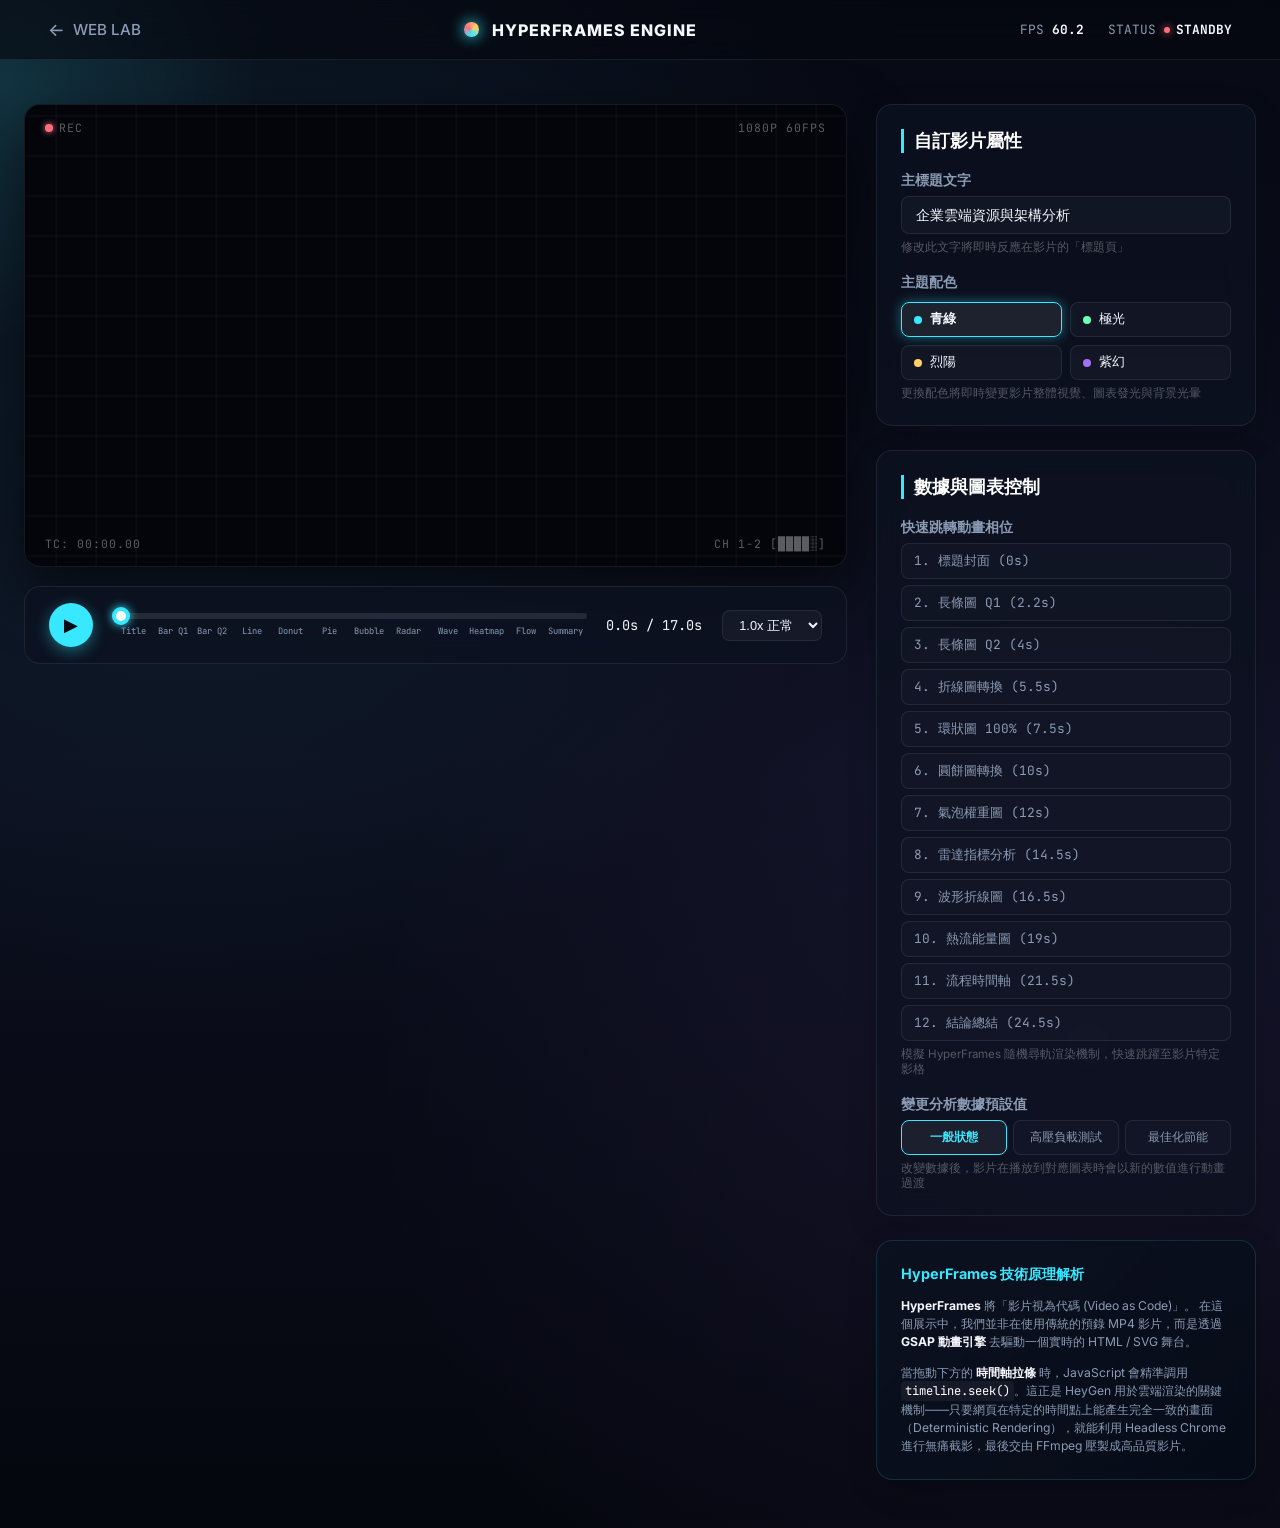
==== commit 5e9908ef: "fix(hyperframes): remove sample points and their animations from waveform chart" ====
--- a/hyperframes/index.html
+++ b/hyperframes/index.html
@@ -208,11 +208,6 @@
                   <path id="wave-path-1" fill="none" stroke="var(--theme-primary)" stroke-width="3" filter="url(#glow-effect)" stroke-linecap="round" />
                   <path id="wave-path-2" fill="none" stroke="var(--theme-secondary)" stroke-width="2.5" filter="url(#glow-effect)" stroke-linecap="round" />
                   <path id="wave-path-3" fill="none" stroke="var(--theme-accent)" stroke-width="2" filter="url(#glow-effect)" stroke-linecap="round" />
-                  <g id="wave-sample-points" filter="url(#glow-effect)">
-                    <circle id="wave-sample-1" r="5" fill="var(--theme-primary)" />
-                    <circle id="wave-sample-2" r="4" fill="#ff6f7d" />
-                    <circle id="wave-sample-3" r="3.5" fill="var(--theme-accent)" />
-                  </g>
                   <line id="waveform-center-line" x1="100" y1="210" x2="700" y2="210" stroke="var(--grid-line)" />
                 </g>
 
